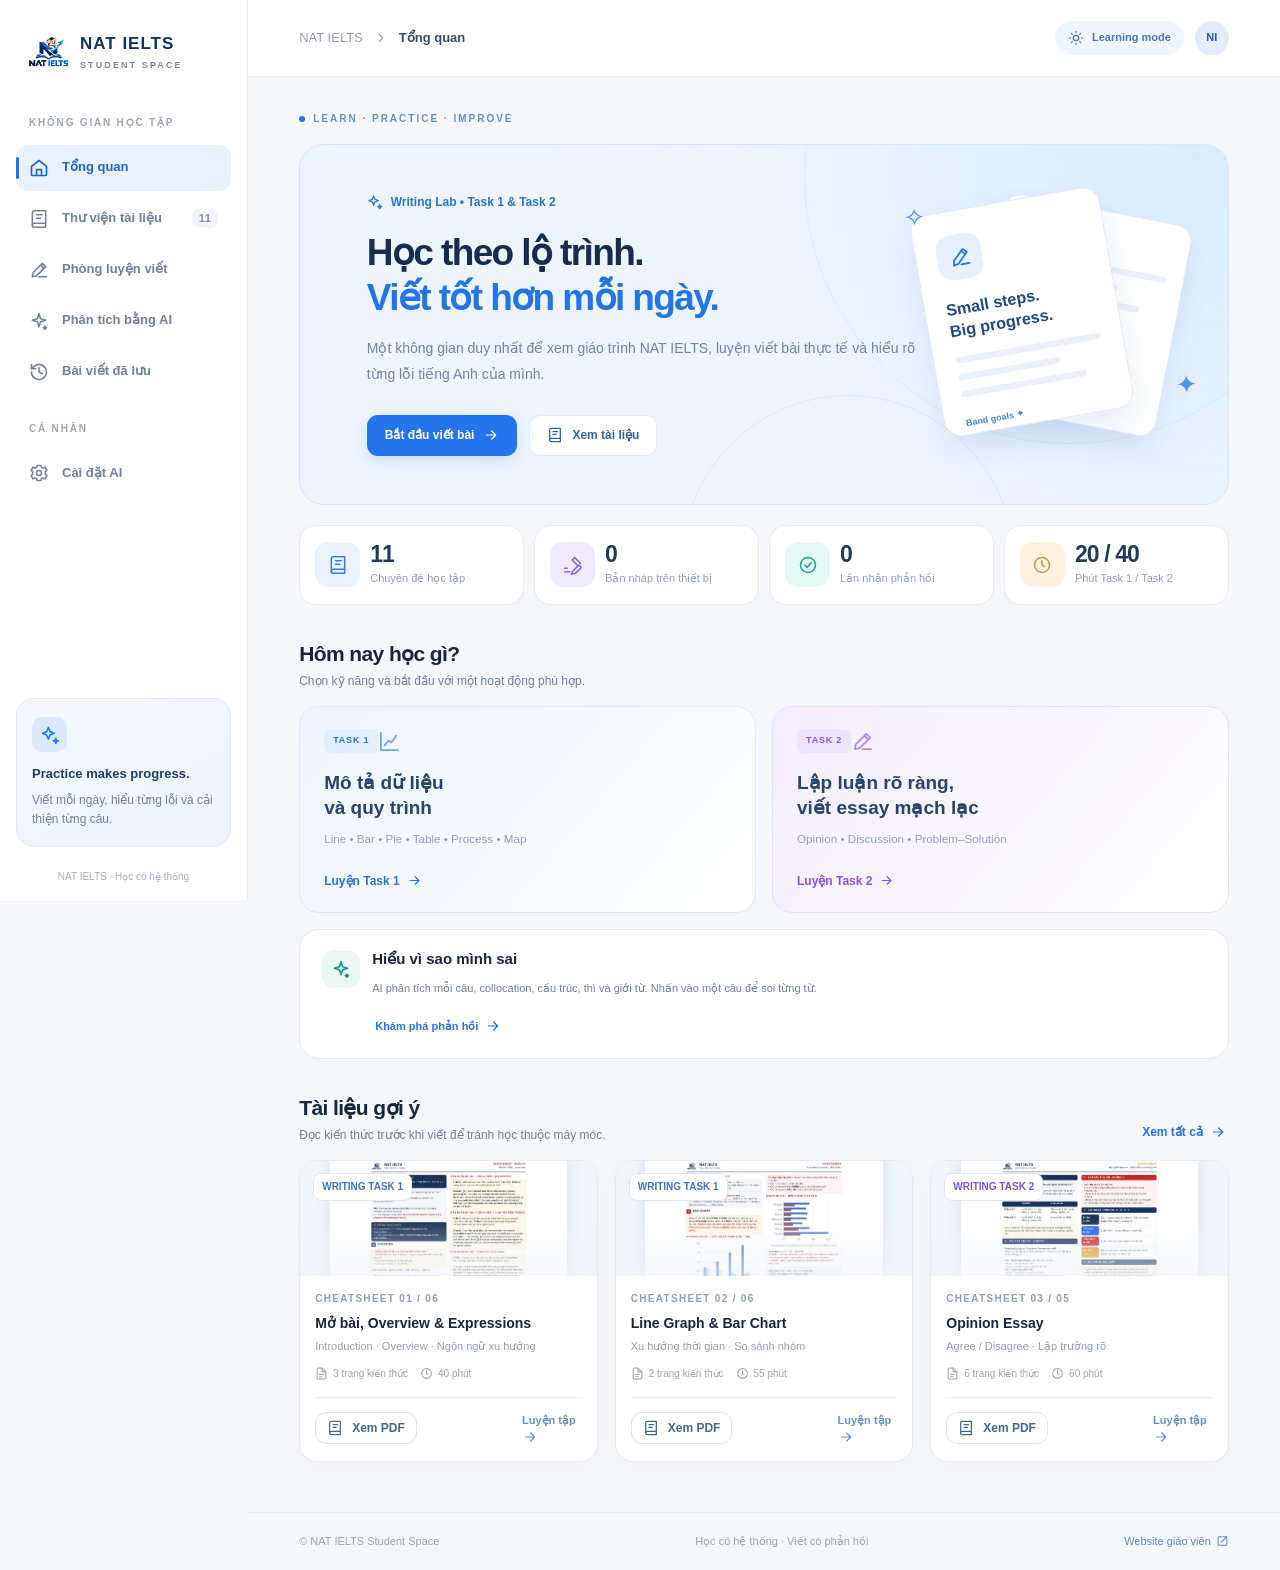
==== student/index.html @ c349bf80 "feat: add NAT IELTS Student Hub" ====
<!doctype html>
<html lang="vi">
<head>
  <meta charset="utf-8">
  <meta name="viewport" content="width=device-width, initial-scale=1">
  <meta name="theme-color" content="#f6f9fe">
  <meta name="description" content="NAT IELTS Student Hub: tài liệu Writing Task 1 và 2, phòng luyện viết và phân tích bài bằng AI theo từng câu, từng từ.">
  <title>NAT IELTS · Student Writing Hub</title>
  <link rel="icon" href="assets/logo.png" type="image/png">
  <link rel="stylesheet" href="styles.css">
  <script defer src="data.js"></script>
  <script defer src="app.js"></script>
</head>
<body>
<!-- SVG outline icons, no external CDN required -->
<svg class="svg-sprite" xmlns="http://www.w3.org/2000/svg" aria-hidden="true">
  <symbol id="i-home" viewBox="0 0 24 24"><path d="m3 10 9-7 9 7v10a1 1 0 0 1-1 1H4a1 1 0 0 1-1-1z"/><path d="M9 21v-7h6v7"/></symbol>
  <symbol id="i-books" viewBox="0 0 24 24"><path d="M4 19.5A2.5 2.5 0 0 1 6.5 17H20"/><path d="M6.5 2H20v20H6.5A2.5 2.5 0 0 1 4 19.5v-15A2.5 2.5 0 0 1 6.5 2Z"/><path d="M9 7h7M9 11h5"/></symbol>
  <symbol id="i-pen" viewBox="0 0 24 24"><path d="m12 19 7-7 3 3-7 7-5 1zM18 13l-7-7 3-3 7 7"/><path d="M2 20h6M2 16h3"/></symbol>
  <symbol id="i-sparkle" viewBox="0 0 24 24"><path d="m12 3 1.8 6.2L20 11l-6.2 1.8L12 19l-1.8-6.2L4 11l6.2-1.8z"/><path d="m19 18 .6 1.4L21 20l-1.4.6L19 22l-.6-1.4L17 20l1.4-.6z"/></symbol>
  <symbol id="i-clock" viewBox="0 0 24 24"><circle cx="12" cy="12" r="9"/><path d="M12 7v5l3 2"/></symbol>
  <symbol id="i-history" viewBox="0 0 24 24"><path d="M3 12a9 9 0 1 0 3-6.7L3 8"/><path d="M3 3v5h5M12 7v5l4 2"/></symbol>
  <symbol id="i-settings" viewBox="0 0 24 24"><path d="M9.8 3 9 5.2l-2 .8-2.2-1L2.5 9l1.8 1.4v3.2L2.5 15l2.3 4 2.2-1 2 .8.8 2.2h4.4l.8-2.2 2-.8 2.2 1 2.3-4-1.8-1.4v-3.2L21.5 9l-2.3-4-2.2 1-2-.8-.8-2.2z"/><circle cx="12" cy="12" r="3"/></symbol>
  <symbol id="i-arrow" viewBox="0 0 24 24"><path d="M5 12h14m-6-6 6 6-6 6"/></symbol>
  <symbol id="i-arrowleft" viewBox="0 0 24 24"><path d="M19 12H5m6-6-6 6 6 6"/></symbol>
  <symbol id="i-check" viewBox="0 0 24 24"><path d="m5 12 4 4L19 6"/></symbol>
  <symbol id="i-check-circle" viewBox="0 0 24 24"><circle cx="12" cy="12" r="9"/><path d="m8 12 3 3 5-6"/></symbol>
  <symbol id="i-download" viewBox="0 0 24 24"><path d="M12 3v12m-5-5 5 5 5-5M4 17v4h16v-4"/></symbol>
  <symbol id="i-external" viewBox="0 0 24 24"><path d="M13 4h7v7M20 4 10 14"/><path d="M20 13v6a1 1 0 0 1-1 1H5a1 1 0 0 1-1-1V5a1 1 0 0 1 1-1h6"/></symbol>
  <symbol id="i-x" viewBox="0 0 24 24"><path d="M5 5 19 19M19 5 5 19"/></symbol>
  <symbol id="i-search" viewBox="0 0 24 24"><circle cx="11" cy="11" r="7"/><path d="m16 16 5 5"/></symbol>
  <symbol id="i-bookmark" viewBox="0 0 24 24"><path d="M5 4a1 1 0 0 1 1-1h12a1 1 0 0 1 1 1v17l-7-4-7 4z"/></symbol>
  <symbol id="i-info" viewBox="0 0 24 24"><circle cx="12" cy="12" r="9"/><path d="M12 11v5M12 7h.01"/></symbol>
  <symbol id="i-alert" viewBox="0 0 24 24"><path d="m12 3 10 18H2zM12 9v5M12 17h.01"/></symbol>
  <symbol id="i-chevron" viewBox="0 0 24 24"><path d="m6 9 6 6 6-6"/></symbol>
  <symbol id="i-chevron-right" viewBox="0 0 24 24"><path d="m9 6 6 6-6 6"/></symbol>
  <symbol id="i-file" viewBox="0 0 24 24"><path d="M13 2H6a2 2 0 0 0-2 2v16a2 2 0 0 0 2 2h12a2 2 0 0 0 2-2V9z"/><path d="M13 2v7h7M8 14h8M8 18h5"/></symbol>
  <symbol id="i-edit" viewBox="0 0 24 24"><path d="M12 20h9M16 4l4 4-11 11-5 1 1-5zM14 6l4 4"/></symbol>
  <symbol id="i-copy" viewBox="0 0 24 24"><rect x="8" y="8" width="13" height="13" rx="2"/><path d="M16 8V5a2 2 0 0 0-2-2H5a2 2 0 0 0-2 2v9a2 2 0 0 0 2 2h3"/></symbol>
  <symbol id="i-trash" viewBox="0 0 24 24"><path d="M3 6h18M8 6V4h8v2m-11 0 1 15h12l1-15M10 10v7M14 10v7"/></symbol>
  <symbol id="i-menu" viewBox="0 0 24 24"><path d="M4 7h16M4 12h16M4 17h16"/></symbol>
  <symbol id="i-target" viewBox="0 0 24 24"><circle cx="12" cy="12" r="9"/><circle cx="12" cy="12" r="5"/><circle cx="12" cy="12" r="1"/></symbol>
  <symbol id="i-layers" viewBox="0 0 24 24"><path d="m12 3 9 5-9 5-9-5zM3 12l9 5 9-5M3 16l9 5 9-5"/></symbol>
  <symbol id="i-play" viewBox="0 0 24 24"><path d="m8 5 12 7-12 7z"/></symbol>
  <symbol id="i-pause" viewBox="0 0 24 24"><path d="M7 5v14M17 5v14"/></symbol>
  <symbol id="i-lock" viewBox="0 0 24 24"><rect x="4" y="10" width="16" height="11" rx="2"/><path d="M8 10V7a4 4 0 0 1 8 0v3"/></symbol>
  <symbol id="i-refresh" viewBox="0 0 24 24"><path d="M20 7V3h-4M4 17v4h4"/><path d="M20 7a8 8 0 0 0-14-2M4 17a8 8 0 0 0 14 2"/></symbol>
  <symbol id="i-stars" viewBox="0 0 24 24"><path d="m10 3 2 5 5 2-5 2-2 5-2-5-5-2 5-2zM19 16l.8 2.2L22 19l-2.2.8L19 22l-.8-2.2L16 19l2.2-.8z"/></symbol>
  <symbol id="i-chart" viewBox="0 0 24 24"><path d="M3 3v18h18M7 16l4-5 3 2 5-7"/></symbol>
  <symbol id="i-shield" viewBox="0 0 24 24"><path d="m12 2 9 4v6c0 6-4 9-9 10-5-1-9-4-9-10V6z"/><path d="m9 12 2 2 4-4"/></symbol>
  <symbol id="i-sun" viewBox="0 0 24 24"><circle cx="12" cy="12" r="4"/><path d="M12 2v2m0 16v2M2 12h2m16 0h2M5 5l1.5 1.5m11 11L19 19m0-14-1.5 1.5m-11 11L5 19"/></symbol>
</svg>
<div class="app-shell">
  <aside class="sidebar" id="sidebar">
    <a class="brand" href="#home" data-go="home" aria-label="NAT IELTS Student Hub">
      <span class="brand-logo"><img src="assets/logo.png" alt="Logo NAT IELTS"></span>
      <span class="brand-name"><strong>NAT IELTS</strong><small>STUDENT SPACE</small></span>
    </a>
    <div class="sidebar-label">KHÔNG GIAN HỌC TẬP</div>
    <nav class="main-nav" aria-label="Điều hướng">
      <button class="nav-link active" data-go="home"><svg class="icon"><use href="#i-home"/></svg> Tổng quan</button>
      <button class="nav-link" data-go="library"><svg class="icon"><use href="#i-books"/></svg> Thư viện tài liệu <span class="nav-pill">11</span></button>
      <button class="nav-link" data-go="practice"><svg class="icon"><use href="#i-edit"/></svg> Phòng luyện viết</button>
      <button class="nav-link" data-go="results"><svg class="icon"><use href="#i-sparkle"/></svg> Phân tích bằng AI</button>
      <button class="nav-link" data-go="history"><svg class="icon"><use href="#i-history"/></svg> Bài viết đã lưu</button>
    </nav>
    <div class="sidebar-label" style="margin-top:26px">CÁ NHÂN</div>
    <nav class="main-nav" aria-label="Cài đặt">
      <button class="nav-link" data-go="settings"><svg class="icon"><use href="#i-settings"/></svg> Cài đặt AI</button>
    </nav>
    <div class="side-spacer"></div>
    <div class="side-tip"><span class="tip-icon"><svg class="icon"><use href="#i-stars"/></svg></span><strong>Practice makes progress.</strong><p>Viết mỗi ngày, hiểu từng lỗi và cải thiện từng câu.</p></div>
    <div class="side-foot">NAT IELTS · Học có hệ thống</div>
  </aside>
  <div class="workspace">
    <header class="topbar">
      <div class="topbar-start"><button id="menuBtn" class="icon-button mobile-only" aria-label="Mở menu"><svg class="icon"><use href="#i-menu"/></svg></button><div class="breadcrumb"><span>NAT IELTS</span><svg class="icon small"><use href="#i-chevron-right"/></svg><strong id="breadcrumbCurrent">Tổng quan</strong></div></div>
      <div class="topbar-end"><span class="chip soft-blue"><svg class="icon small"><use href="#i-sun"/></svg> Learning mode</span><span class="top-avatar">NI</span></div>
    </header>
    <main id="mainContent" class="page-content">
      <section class="view active" id="view-home" aria-labelledby="homeTitle">
        <div class="welcome-line"><span class="tiny-dot"></span> LEARN · PRACTICE · IMPROVE</div>
        <div class="hero"><div class="hero-content"><span class="hero-eyebrow"><svg class="icon small"><use href="#i-stars"/></svg> Writing Lab • Task 1 & Task 2</span><h1 id="homeTitle">Học theo lộ trình.<br><span>Viết tốt hơn mỗi ngày.</span></h1><p>Một không gian duy nhất để xem giáo trình NAT IELTS, luyện viết bài thực tế và hiểu rõ từng lỗi tiếng Anh của mình.</p><div class="hero-actions"><button class="btn primary" data-go="practice">Bắt đầu viết bài <svg class="icon small"><use href="#i-arrow"/></svg></button><button class="btn white" data-go="library"><svg class="icon small"><use href="#i-books"/></svg> Xem tài liệu</button></div></div><div class="hero-art" aria-hidden="true"><div class="art-sheet art-sheet-back"><span>WRITING TASK 1</span><i></i><i></i><i></i></div><div class="art-sheet art-sheet-front"><span class="art-circle"><svg class="icon"><use href="#i-edit"/></svg></span><b>Small steps.<br>Big progress.</b><i></i><i></i><i></i><em>Band goals ✦</em></div><div class="art-spark art-spark-one">✦</div><div class="art-spark art-spark-two">✧</div></div></div>
        <div class="stats-grid"><div class="stat-card"><span class="stat-icon icon-blue"><svg class="icon"><use href="#i-books"/></svg></span><div><strong>11</strong><span>Chuyên đề học tập</span></div></div><div class="stat-card"><span class="stat-icon icon-purple"><svg class="icon"><use href="#i-pen"/></svg></span><div><strong id="homeDraftCount">0</strong><span>Bản nháp trên thiết bị</span></div></div><div class="stat-card"><span class="stat-icon icon-teal"><svg class="icon"><use href="#i-check-circle"/></svg></span><div><strong id="homeReviewCount">0</strong><span>Lần nhận phản hồi</span></div></div><div class="stat-card"><span class="stat-icon icon-orange"><svg class="icon"><use href="#i-clock"/></svg></span><div><strong>20 / 40</strong><span>Phút Task 1 / Task 2</span></div></div></div>
        <div class="section-heading"><div><h2>Hôm nay học gì?</h2><p>Chọn kỹ năng và bắt đầu với một hoạt động phù hợp.</p></div></div>
        <div class="home-path-grid"><button class="path-card" id="homeT1"><span class="path-top"><span class="tag light-blue">TASK 1</span><svg class="icon"><use href="#i-chart"/></svg></span><strong>Mô tả dữ liệu<br>và quy trình</strong><small>Line • Bar • Pie • Table • Process • Map</small><span class="path-foot">Luyện Task 1 <svg class="icon"><use href="#i-arrow"/></svg></span></button><button class="path-card path-purple" id="homeT2"><span class="path-top"><span class="tag light-purple">TASK 2</span><svg class="icon"><use href="#i-edit"/></svg></span><strong>Lập luận rõ ràng,<br>viết essay mạch lạc</strong><small>Opinion • Discussion • Problem–Solution</small><span class="path-foot">Luyện Task 2 <svg class="icon"><use href="#i-arrow"/></svg></span></button><div class="guidance-card"><span class="guidance-icon"><svg class="icon"><use href="#i-sparkle"/></svg></span><h3>Hiểu vì sao mình sai</h3><p>AI phân tích mỗi câu, collocation, cấu trúc, thì và giới từ. Nhấn vào một câu để soi từng từ.</p><button class="inline-link" data-go="results">Khám phá phản hồi <svg class="icon small"><use href="#i-arrow"/></svg></button></div></div>
        <div class="section-heading" style="margin-top:36px"><div><h2>Tài liệu gợi ý</h2><p>Đọc kiến thức trước khi viết để tránh học thuộc máy móc.</p></div><button class="inline-link" data-go="library">Xem tất cả <svg class="icon small"><use href="#i-arrow"/></svg></button></div><div class="doc-grid home-doc-grid" id="homeDocs"></div>
      </section>
      <section class="view" id="view-library" aria-labelledby="libraryTitle">
        <div class="page-heading"><div><div class="eyebrow">RESOURCE LIBRARY</div><h1 id="libraryTitle">Thư viện tài liệu</h1><p>11 cheatsheet gốc từ bộ NAT IELTS Writing Task 1 & Task 2. Đọc PDF ngay trong trình duyệt.</p></div><div class="heading-mark"><svg class="icon"><use href="#i-books"/></svg></div></div>
        <div class="toolbar"><div class="segment" id="libraryTasks"><button class="active" data-filter="all">Tất cả <span>11</span></button><button data-filter="1">Task 1 <span>6</span></button><button data-filter="2">Task 2 <span>5</span></button></div><label class="search-box"><svg class="icon"><use href="#i-search"/></svg><input id="docSearch" type="search" placeholder="Tìm chủ đề, kỹ năng..." autocomplete="off" aria-label="Tìm tài liệu"></label></div>
        <div class="doc-grid" id="libraryGrid"></div><div class="empty-state hidden" id="docsEmpty">Không tìm thấy tài liệu phù hợp.</div>
      </section>
      <section class="view" id="view-practice" aria-labelledby="practiceTitle">
        <div class="page-heading compact"><div><div class="eyebrow">WRITING WORKSPACE</div><h1 id="practiceTitle">Phòng luyện viết</h1><p>Chọn đề, lập dàn ý và hoàn thiện bài viết. Bản nháp được lưu trên thiết bị này.</p></div><span class="badge-round"><svg class="icon"><use href="#i-edit"/></svg></span></div>
        <div class="practice-layout"><div class="practice-main">
          <div class="paper-card"><div class="paper-top"><div class="segment mini" id="practiceTasks"><button class="active" data-task="1">Academic Task 1</button><button data-task="2">Academic Task 2</button></div><div class="timer-box"><svg class="icon small"><use href="#i-clock"/></svg><strong id="timerDisplay">20:00</strong><button id="timerBtn" aria-label="Bắt đầu đồng hồ"><svg class="icon small"><use href="#i-play"/></svg></button><button id="timerReset" aria-label="Đặt lại đồng hồ"><svg class="icon small"><use href="#i-refresh"/></svg></button></div></div>
            <label class="form-label" for="promptSelect">Chọn đề Writing</label><div class="input-row"><select id="promptSelect" class="input-select"></select><button id="promptShuffle" class="icon-button" title="Chọn đề ngẫu nhiên" aria-label="Chọn đề ngẫu nhiên"><svg class="icon"><use href="#i-refresh"/></svg></button></div>
            <div class="question-box"><div class="question-top"><span class="eyebrow" id="promptKind">LINE GRAPH</span><button class="inline-link" id="openRelatedDoc"><svg class="icon small"><use href="#i-books"/></svg> Tài liệu liên quan</button></div><h3 id="promptTitle"></h3><p id="promptQuestion"></p><div id="promptImageWrap" class="prompt-image-wrap hidden"><img id="promptImage" alt="Biểu đồ hoặc sơ đồ của đề luyện tập"><button id="expandChart" class="img-expand">Phóng to hình <svg class="icon small"><use href="#i-external"/></svg></button></div></div>
            <div class="editor-head"><div><h3>Bài viết của bạn</h3><p>Viết bằng tiếng Anh, bố cục các đoạn rõ ràng.</p></div><span id="saveState" class="autosave"><span></span> Đã lưu</span></div>
            <textarea id="essayEditor" class="essay-editor" spellcheck="true" placeholder="Bắt đầu viết bài tại đây...\n\nIntroduction...\n\nOverview / Body 1..." aria-label="Bài viết của học sinh"></textarea>
            <div class="editor-bottom"><div class="counter-label"><strong id="wordCount">0</strong> / <span id="targetCount">150</span> từ tối thiểu <span id="wordStatus" class="counter-status">Cần viết thêm</span></div><div class="action-buttons"><button class="btn subtle" id="downloadDraft"><svg class="icon small"><use href="#i-download"/></svg> Tải TXT</button><button class="btn subtle" id="clearDraft"><svg class="icon small"><use href="#i-trash"/></svg> Xóa</button><button class="btn subtle" id="generateModel"><svg class="icon small"><use href="#i-stars"/></svg> Bài mẫu AI</button><button class="btn primary" id="gradeFromEditor"><svg class="icon small"><use href="#i-sparkle"/></svg> Chấm bài bằng AI</button></div></div>
          </div>
        </div><aside class="practice-side"><div class="aside-panel"><div class="panel-title"><span class="aside-icon teal"><svg class="icon"><use href="#i-target"/></svg></span><div><h3>Cần đạt trong bài</h3><small id="taskChecklistSubtitle">Academic Task 1</small></div></div><div id="writingChecklist" class="checklist"></div></div><div class="aside-panel"><div class="panel-title"><span class="aside-icon purple"><svg class="icon"><use href="#i-layers"/></svg></span><div><h3>Gợi ý triển khai</h3><small>Trước khi viết câu đầu tiên</small></div></div><div id="promptGuides" class="guide-list"></div></div><div class="aside-panel vocab-panel"><div class="panel-title"><span class="aside-icon orange"><svg class="icon"><use href="#i-bookmark"/></svg></span><div><h3>Từ vựng nên cân nhắc</h3><small>Ưu tiên dùng đúng ngữ cảnh</small></div></div><div id="promptVocab" class="vocab-tags"></div></div><div class="aside-panel aside-privacy"><svg class="icon"><use href="#i-shield"/></svg><p>Bản nháp chỉ nằm trên trình duyệt. Khi chọn chấm AI, nội dung sẽ được gửi tới dịch vụ AI đã cấu hình.</p></div></aside></div>
      </section>
      <section class="view" id="view-results" aria-labelledby="resultsTitle"><div class="page-heading compact"><div><div class="eyebrow">WRITING FEEDBACK</div><h1 id="resultsTitle">Phân tích bài viết</h1><p>Điểm ước lượng, giải thích theo từng câu và chế độ soi từng từ.</p></div><button class="btn outline" data-go="practice"><svg class="icon small"><use href="#i-arrowleft"/></svg> Quay lại bài viết</button></div><div id="resultsContent"></div></section>
      <section class="view" id="view-history" aria-labelledby="historyTitle"><div class="page-heading compact"><div><div class="eyebrow">MY WORK</div><h1 id="historyTitle">Bài viết đã lưu</h1><p>Lịch sử và điểm ước lượng lưu trên trình duyệt của thiết bị này.</p></div><span class="badge-round"><svg class="icon"><use href="#i-history"/></svg></span></div><div id="historyList"></div></section>
      <section class="view" id="view-settings" aria-labelledby="settingsTitle"><div class="page-heading compact"><div><div class="eyebrow">AI CONNECTION</div><h1 id="settingsTitle">Cài đặt chấm bài AI</h1><p>Kết nối website tĩnh với Cloudflare Worker để chấm thực tế. Không nhúng OpenAI API key vào HTML.</p></div><span class="badge-round"><svg class="icon"><use href="#i-settings"/></svg></span></div><div class="settings-layout"><div class="settings-card"><div class="panel-title"><span class="aside-icon teal"><svg class="icon"><use href="#i-shield"/></svg></span><div><h3>Kết nối máy chấm</h3><small>Giáo viên cấu hình một lần, học sinh nhập mã lớp</small></div></div><label class="form-label" for="apiEndpoint">Worker endpoint URL</label><input class="text-input" id="apiEndpoint" type="url" placeholder="https://nat-ielts-grader.ten-ban.workers.dev" autocomplete="url"><p class="form-hint">Lấy từ Cloudflare sau khi triển khai file <code>worker/worker.js</code>.</p><label class="form-label" for="classCode">Mã truy cập lớp (không phải API key)</label><input class="text-input" id="classCode" type="password" placeholder="Nhập mã do giáo viên cấp" autocomplete="off"><p class="form-hint">Mã chỉ được giữ trong phiên duyệt web. API key lưu trong Cloudflare Worker Secret.</p><div class="settings-actions"><button class="btn primary" id="saveSettings"><svg class="icon small"><use href="#i-check"/></svg> Lưu kết nối</button><button class="btn outline" id="testConnection"><svg class="icon small"><use href="#i-refresh"/></svg> Kiểm tra Worker</button></div><div id="connectionFeedback" class="connection-feedback" role="status"></div></div><div class="settings-card tip-settings"><span class="aside-icon blue"><svg class="icon"><use href="#i-info"/></svg></span><h3>AI không đồng nghĩa với giám khảo chính thức</h3><p>Điểm Band chỉ là đánh giá tham khảo theo bốn tiêu chí. AI có thể bỏ sót hoặc diễn giải sai lỗi; hãy đối chiếu với giáo viên khi có nhận xét gây tranh cãi.</p><hr><h3>Chế độ học thử không cần API</h3><p>Nhấn <strong>“Xem bài chấm minh họa”</strong> trong trang Phân tích để khám phá giao diện. Đây là dữ liệu mô phỏng, không phải chấm bài bạn viết.</p><hr><p class="mini-note">Tài liệu và giao diện web hoạt động offline. Riêng tính năng chấm AI thật cần Internet và dịch vụ AI có thể phát sinh chi phí.</p></div></div></section>
    </main>
    <footer class="site-footer"><span>© NAT IELTS Student Space</span><span>Học có hệ thống · Viết có phản hồi</span><a href="../index.html" target="_blank" rel="noopener">Website giáo viên <svg class="icon small"><use href="#i-external"/></svg></a></footer>
  </div>
</div>
<div class="drawer-backdrop" id="navBackdrop"></div>
<dialog class="doc-modal" id="pdfModal"><div class="modal-head"><div><span class="eyebrow" id="modalDocType"></span><h3 id="modalDocTitle">Tài liệu NAT IELTS</h3></div><div class="modal-actions"><a id="pdfDownload" class="btn outline" target="_blank" rel="noopener"><svg class="icon small"><use href="#i-external"/></svg> Mở trang riêng</a><button id="pdfClose" class="icon-button" aria-label="Đóng"><svg class="icon"><use href="#i-x"/></svg></button></div></div><div class="pdf-modal-body"><iframe id="pdfFrame" loading="lazy" title="Xem giáo trình PDF"></iframe></div><div class="modal-footer"><svg class="icon small"><use href="#i-info"/></svg> Nếu thiết bị không hiển thị PDF, chọn “Mở trang riêng” để xem và tải tài liệu.</div></dialog>
<dialog class="image-modal" id="imageModal"><div class="image-modal-bar"><strong>Phóng to hình đề Writing</strong><button class="icon-button" id="imageClose" aria-label="Đóng"><svg class="icon"><use href="#i-x"/></svg></button></div><img id="largeImage" alt="Hình biểu đồ phóng to"></dialog>
<div id="toast" class="toast" role="status" aria-live="polite"></div><div id="busy" class="busy-overlay hidden" role="status" aria-live="polite"><div class="busy-card"><span class="busy-spinner"></span><strong id="busyText">AI đang đọc bài viết...</strong><p>Đang phân tích tiêu chí, cách dùng từ và cấu trúc. Vui lòng giữ trang mở.</p></div></div>
</body>
</html>
---- student/styles.css ----
:root{--bg:#f5f7fb;--surface:#fff;--border:#e6eaf2;--ink:#18263c;--muted:#718097;--navy:#17385d;--blue:#2474ef;--blue-dark:#135bc9;--blue-light:#eaf3ff;--purple:#8155e9;--teal:#089b8d;--orange:#dc8f25;--rose:#d85e7d;--radius:20px;--shadow:0 12px 36px rgba(29,58,98,.044);font-family:Inter,-apple-system,BlinkMacSystemFont,"Segoe UI",Arial,"Helvetica Neue",sans-serif;color-scheme:light}
*{box-sizing:border-box}html{scroll-behavior:smooth}body{margin:0;background:var(--bg);color:var(--ink);font-size:14px;line-height:1.55;-webkit-font-smoothing:antialiased}button,input,select,textarea{font:inherit}button{cursor:pointer}button:disabled{cursor:not-allowed;opacity:.54}a{color:inherit;text-decoration:none}h1,h2,h3,h4,p{margin-top:0}h1,h2,h3{line-height:1.23}h1{letter-spacing:-1.6px}h2{letter-spacing:-.6px}p{color:var(--muted)}svg{display:block}.svg-sprite{position:absolute;width:0;height:0;overflow:hidden}.icon{width:20px;height:20px;fill:none;stroke:currentColor;stroke-width:1.85;stroke-linecap:round;stroke-linejoin:round;flex-shrink:0}.icon.small{width:16px;height:16px}strong{font-weight:750}.hidden{display:none!important}.mobile-only{display:none!important}
.app-shell{min-height:100vh;display:grid;grid-template-columns:248px minmax(0,1fr)}.sidebar{background:#fff;border-right:1px solid var(--border);display:flex;flex-direction:column;position:sticky;top:0;height:100vh;padding:25px 16px 16px;z-index:30}.brand{display:flex;align-items:center;gap:9px;margin:4px 3px 37px;padding:0 5px}.brand-logo{width:47px;height:49px;display:grid;place-items:center;overflow:hidden}.brand-logo img{width:100%;height:100%;object-fit:contain}.brand-name{display:flex;flex-direction:column}.brand-name strong{font-size:17px;letter-spacing:1px;color:#13345a;line-height:1.2}.brand-name small{font-size:9px;letter-spacing:2.1px;color:#78889e;font-weight:800;margin-top:4px}.sidebar-label{font-size:10px;letter-spacing:1.8px;font-weight:800;color:#9aa5b5;margin:0 13px 14px}.main-nav{display:grid;gap:5px}.nav-link{position:relative;display:flex;align-items:center;gap:13px;width:100%;background:transparent;border:0;text-align:left;color:#718198;border-radius:12px;min-height:46px;padding:0 13px;font-weight:640;font-size:13px;transition:background .2s,color .2s}.nav-link:hover{background:#f4f7fc;color:#244976}.nav-link.active{background:#eaf2ff;color:#1b64d8}.nav-link.active:before{content:"";width:3px;position:absolute;top:12px;bottom:12px;left:0;background:#2474ef;border-radius:2px}.nav-link.active .icon{stroke-width:2}.nav-pill{margin-left:auto;background:#f1f4f9;padding:1px 7px;border-radius:7px;font-size:11px;color:#8190a4}.side-spacer{flex:1;min-height:10px}.side-tip{border:1px solid #e0eafa;padding:18px 15px 16px;background:linear-gradient(155deg,#f5f9ff,#edf4ff);border-radius:18px}.tip-icon{display:grid;place-items:center;width:35px;height:35px;background:#d9e9ff;border-radius:11px;color:var(--blue);margin-bottom:12px}.side-tip strong{display:block;font-size:13px;color:#203c65}.side-tip p{font-size:12px;line-height:1.62;margin:6px 0 0}.side-foot{font-size:10px;text-align:center;color:#a7b0bf;margin-top:22px}
.workspace{min-width:0;display:flex;flex-direction:column;min-height:100vh}.topbar{height:77px;padding:0 clamp(24px,4vw,55px);background:#fff;border-bottom:1px solid var(--border);display:flex;align-items:center;justify-content:space-between;position:sticky;top:0;z-index:20}.topbar-start,.topbar-end,.breadcrumb{display:flex;align-items:center;gap:11px}.breadcrumb{color:#93a0b2;font-size:13px}.breadcrumb .icon{width:14px;height:14px}.breadcrumb strong{color:#364d6a}.chip{display:inline-flex;align-items:center;gap:8px;font-size:11px;font-weight:750;border-radius:50px;padding:8px 13px}.soft-blue{background:#f0f6ff;color:#4e77ad}.top-avatar{width:34px;height:34px;display:grid;place-items:center;border-radius:50%;background:#e2ecfc;color:#235caa;font-size:11px;font-weight:850}.page-content{max-width:1530px;width:100%;margin:0 auto;padding:31px clamp(24px,4vw,55px) 50px;flex:1}.view{display:none;animation:rise .24s ease}.view.active{display:block}@keyframes rise{from{opacity:0;transform:translateY(5px)}to{opacity:1;transform:none}}.site-footer{display:flex;align-items:center;justify-content:space-between;gap:12px;padding:20px clamp(24px,4vw,55px);border-top:1px solid var(--border);font-size:11px;color:#99a5b4}.site-footer a{display:inline-flex;align-items:center;gap:5px;color:#6087b7}.site-footer .icon{width:13px}
.welcome-line,.eyebrow{color:#6c90b5;letter-spacing:2px;font-size:10px;font-weight:800}.welcome-line{display:flex;align-items:center;gap:8px;margin:3px 0 17px}.tiny-dot{width:6px;height:6px;background:var(--blue);border-radius:50%}.hero{position:relative;border:1px solid #d7e6fc;overflow:hidden;border-radius:25px;padding:48px clamp(28px,5.2vw,72px);min-height:336px;background:radial-gradient(circle at 100% 0%,rgba(215,234,255,.92),transparent 49%),linear-gradient(110deg,#edf5ff 0%,#edf4fd 42%,#eff4ff 100%);display:flex}.hero:before{content:"";position:absolute;width:530px;height:530px;border:1px solid rgba(42,115,218,.08);border-radius:50%;top:-233px;right:-108px}.hero:after{content:"";position:absolute;width:330px;height:330px;border:1px solid rgba(42,115,218,.09);border-radius:50%;bottom:-223px;right:214px}.hero-content{max-width:660px;z-index:1;position:relative}.hero-eyebrow{display:inline-flex;align-items:center;gap:8px;color:#2c75ca;font-weight:700;font-size:12px;margin-bottom:19px}.hero h1{font-size:clamp(31px,3vw,44px);font-weight:820;color:#182d4d;margin-bottom:16px;line-height:1.22}.hero h1 span{color:#2375e5}.hero p{max-width:580px;font-size:14px;line-height:1.85;color:#7184a0;margin-bottom:27px}.hero-actions{display:flex;gap:12px;flex-wrap:wrap}.btn{display:inline-flex;align-items:center;justify-content:center;gap:9px;min-height:40px;padding:10px 17px;border-radius:11px;border:1px solid transparent;font-weight:750;font-size:12px;white-space:nowrap;transition:transform .15s,background .15s,box-shadow .15s}.btn:hover:not(:disabled){transform:translateY(-1px)}.btn.primary{background:#2474ed;color:white;box-shadow:0 5px 13px rgba(35,114,224,.16)}.btn.primary:hover{background:#145ed1}.btn.white{background:white;color:#3263a0;border-color:#dfebfc}.btn.subtle{color:#627b99;background:#f5f8fc;border:1px solid #e5eaf2}.btn.outline{border:1px solid #dce5f2;color:#47688e;background:#fff}.btn .icon{width:16px;height:16px}.hero-art{position:absolute;right:80px;top:32px;width:270px;height:286px;transform:rotate(-3deg)}.art-sheet{position:absolute;background:white;border-radius:19px;box-shadow:0 18px 33px rgba(50,100,168,.10);border:1px solid #e2eafb}.art-sheet-back{width:212px;height:239px;top:20px;right:-8px;transform:rotate(14deg);padding:25px 18px}.art-sheet-back span{font-size:9px;letter-spacing:1.5px;font-weight:850;color:#c0cadd}.art-sheet-back i,.art-sheet-front i{display:block;height:7px;border-radius:9px;background:#ebf1f9;margin-top:12px}.art-sheet-back i:nth-of-type(2),.art-sheet-front i:nth-of-type(2){width:70%}.art-sheet-back i:nth-of-type(3),.art-sheet-front i:nth-of-type(3){width:86%}.art-sheet-front{width:213px;height:249px;top:8px;left:1px;padding:26px 23px;transform:rotate(-7deg)}.art-circle{width:50px;height:50px;display:grid;place-items:center;border-radius:15px;background:#e6f0ff;color:#2474ed;margin-bottom:20px}.art-circle .icon{width:25px;height:25px}.art-sheet-front b{font-size:18px;color:#244a78;line-height:1.35;display:block;margin-bottom:16px}.art-sheet-front em{display:block;font-style:normal;color:#4986d1;font-size:10px;font-weight:760;margin-top:21px}.art-spark{position:absolute;color:#5694e6;font-size:29px}.art-spark-one{right:-28px;bottom:40px}.art-spark-two{left:-18px;top:0}
.stats-grid{display:grid;grid-template-columns:repeat(4,minmax(0,1fr));gap:15px;margin-top:20px}.stat-card{background:#fff;border:1px solid var(--border);border-radius:17px;padding:20px 19px;display:flex;align-items:center;gap:15px}.stat-icon{width:45px;height:45px;display:grid;place-items:center;border-radius:13px;flex:0 0 45px}.icon-blue{background:#eaf3ff;color:#3b7dde}.icon-purple{background:#f0eaff;color:#8666d6}.icon-teal{background:#e5f8f5;color:#2a9f93}.icon-orange{background:#fff3df;color:#c59a4c}.stat-card strong{display:block;font-size:23px;letter-spacing:-.9px;color:#223b59;line-height:1.15}.stat-card span:last-child{font-size:11px;color:#91a0b2}.section-heading{display:flex;align-items:end;justify-content:space-between;margin:36px 0 16px;gap:18px}.section-heading h2{font-size:21px;margin-bottom:5px}.section-heading p{font-size:12px;margin:0}.inline-link{display:inline-flex;align-items:center;gap:7px;border:0;background:transparent;color:#2874da;font-size:12px;font-weight:760;padding:3px}.inline-link:hover{text-decoration:underline}.home-path-grid{display:grid;grid-template-columns:1fr 1fr .9fr;gap:16px}.path-card{border:1px solid #dfeafd;background:linear-gradient(130deg,#edf5ff,#fff);border-radius:20px;padding:22px 24px;text-align:left;display:flex;flex-direction:column;min-height:207px;transition:transform .2s,box-shadow .2s}.path-card:hover{box-shadow:0 11px 32px rgba(46,94,156,.09);transform:translateY(-2px)}.path-card.path-purple{background:linear-gradient(130deg,#f4edff,#fff);border-color:#e8e1fc}.path-top{display:flex;align-items:center;justify-content:space-between;margin-bottom:18px}.path-top>.icon{color:#75a3e2;width:23px;height:23px}.path-purple .path-top>.icon{color:#ac8be6}.tag{display:inline-flex;font-size:9px;font-weight:850;letter-spacing:.8px;padding:5px 9px;border-radius:7px}.light-blue{color:#2575dc;background:#e2efff}.light-purple{color:#8658db;background:#ece3ff}.path-card>strong{font-size:19px;color:#284469;line-height:1.3}.path-card>small{color:#90a0b2;margin-top:9px}.path-foot{margin-top:auto;padding-top:17px;color:#2d73ce;font-weight:760;font-size:12px;display:flex;align-items:center;gap:7px}.path-purple .path-foot{color:#8753db}.path-foot .icon{width:15px;height:15px}.guidance-card{background:#fff;border:1px solid var(--border);border-radius:20px;padding:20px 22px;min-height:207px}.guidance-icon{display:grid;place-items:center;width:38px;height:38px;border-radius:12px;background:#eaf7f4;color:#17958b;margin-bottom:13px}.guidance-card h3{font-size:15px;margin-bottom:7px}.guidance-card p{font-size:11px;line-height:1.63;margin-bottom:13px}.guidance-card .inline-link{font-size:11px}
.page-heading{display:flex;justify-content:space-between;align-items:center;margin:4px 0 27px;gap:16px}.page-heading h1{font-size:31px;margin:5px 0 9px}.page-heading p{font-size:13px;margin:0;line-height:1.7}.page-heading.compact h1{font-size:29px}.heading-mark,.badge-round{display:grid;place-items:center;width:63px;height:63px;border-radius:18px;background:#e6f0ff;color:#4588dd;flex-shrink:0}.heading-mark .icon,.badge-round .icon{width:29px;height:29px}.toolbar{display:flex;align-items:center;justify-content:space-between;gap:15px;margin-bottom:21px}.segment{display:inline-flex;gap:3px;padding:4px;border:1px solid #e8edf5;background:#fff;border-radius:12px;flex-wrap:wrap}.segment button{border:0;background:transparent;padding:8px 14px;border-radius:9px;color:#8091a6;font-size:12px;font-weight:750}.segment button.active{background:#ebf3ff;color:#2474e4}.segment button span{opacity:.65;margin-left:2px}.segment.mini button{padding:8px 11px;font-size:11px}.search-box{display:flex;align-items:center;gap:9px;min-width:260px;padding:10px 13px;border-radius:12px;border:1px solid #e5eaf2;background:#fff;color:#9ba8b9}.search-box .icon{width:17px;height:17px}.search-box input{border:0;outline:0;flex:1;min-width:0;color:#344761;font-size:12px;background:transparent}
.doc-grid{display:grid;grid-template-columns:repeat(3,minmax(0,1fr));gap:17px}.doc-card{background:white;border:1px solid var(--border);border-radius:18px;overflow:hidden;box-shadow:0 5px 24px rgba(26,58,96,.025);display:flex;flex-direction:column;min-width:0;transition:transform .17s,border .17s}.doc-card:hover{transform:translateY(-2px);border-color:#bed8f8}.doc-preview{height:156px;background:#f1f5fc;position:relative;overflow:hidden;display:flex;align-items:center;justify-content:center}.doc-preview:after{content:"";position:absolute;inset:0;background:linear-gradient(180deg,transparent 50%,rgba(241,245,251,.65))}.doc-preview img{width:80%;height:240px;object-fit:contain;object-position:top center;transform:translateY(57px);box-shadow:0 0 14px rgba(35,58,91,.11);background:white}.doc-badge{position:absolute;top:12px;left:13px;z-index:1;background:#fff;color:#4575b5;border:1px solid #dce7fa;border-radius:8px;padding:5px 8px;font-size:10px;font-weight:820}.doc-card[data-task="2"] .doc-badge{color:#8055c9;border-color:#e8dffa}.doc-copy{padding:19px 20px 16px;flex:1;display:flex;flex-direction:column}.doc-index{font-size:10px;letter-spacing:1.3px;font-weight:850;color:#8ea0b8}.doc-card h3{font-size:16px;margin:7px 0 6px;line-height:1.35}.doc-subtitle{font-size:11px;color:#93a0b0;margin-bottom:15px;line-height:1.6}.doc-meta{display:flex;gap:12px;color:#9aa5b3;font-size:10px;margin-top:auto}.doc-meta span{display:flex;gap:5px;align-items:center}.doc-meta .icon{width:13px;height:13px}.doc-actions{border-top:1px solid #edf0f6;margin-top:15px;padding-top:13px;display:flex;align-items:center;justify-content:space-between}.doc-actions .btn{min-height:31px;padding:6px 11px}.doc-more{background:none;border:0;color:#6790c8;font-weight:800;font-size:11px}.home-doc-grid .doc-preview{height:115px}.home-doc-grid .doc-copy{padding:15px}.home-doc-grid .doc-card h3{font-size:14px}.home-doc-grid .doc-subtitle{margin-bottom:10px}
.practice-layout{display:grid;grid-template-columns:minmax(0,1.69fr) minmax(280px,.77fr);gap:20px;align-items:start}.practice-main,.practice-side{min-width:0}.paper-card,.aside-panel,.settings-card,.result-panel,.history-card{background:#fff;border:1px solid var(--border);border-radius:19px;box-shadow:var(--shadow)}.paper-card{padding:25px 29px}.paper-top{display:flex;justify-content:space-between;align-items:center;gap:15px;margin-bottom:23px}.timer-box{border:1px solid #e7ecf4;border-radius:12px;display:flex;align-items:center;gap:8px;padding:5px 8px;color:#8a9cb1}.timer-box strong{color:#314864;font-size:14px;font-variant-numeric:tabular-nums}.timer-box button{border:0;background:#f4f8fe;border-radius:7px;color:#4e7ebc;padding:5px;display:grid;place-items:center}.timer-box .icon.small{width:14px;height:14px}.timer-box.running{background:#eaf3ff}.form-label{display:block;font-weight:800;font-size:12px;color:#354a68;margin-bottom:8px}.input-row{display:flex;gap:9px}.input-select,.text-input{height:43px;border:1px solid #dfe7f1;background:#fff;border-radius:11px;padding:0 13px;width:100%;outline:none;font-size:13px;color:#2c4563}.input-select:focus,.text-input:focus,.essay-editor:focus{border-color:#86b4f1;box-shadow:0 0 0 3px #eaf3ff}.input-row .icon-button{border:1px solid #dfe7f1;background:white;border-radius:11px;width:44px}.icon-button{height:38px;width:38px;border:0;background:#f4f7fb;border-radius:11px;display:grid;place-items:center;color:#738baa}.icon-button:hover{color:#246cbd;background:#e8f2ff}.question-box{margin-top:22px;padding:19px 21px;border:1px solid #deeaf9;background:#f4f8ff;border-radius:15px}.question-top{display:flex;justify-content:space-between;align-items:center;gap:10px;margin-bottom:10px}.question-box h3{font-size:17px;color:#28476d;margin-bottom:7px}.question-box p{font-size:13px;line-height:1.8;color:#556c8b;margin:0}.question-top .inline-link{font-size:11px}.prompt-image-wrap{margin-top:14px;padding:13px;background:white;border:1px solid #e5ecf5;border-radius:12px;display:flex;align-items:center;gap:10px;flex-direction:column}.prompt-image-wrap img{max-width:100%;max-height:275px;object-fit:contain}.img-expand{border:0;background:transparent;color:#2474df;font-size:11px;font-weight:750;display:inline-flex;align-items:center;gap:4px}.editor-head{display:flex;align-items:center;justify-content:space-between;gap:10px;margin:24px 0 12px}.editor-head h3{font-size:16px;margin:0 0 5px}.editor-head p{font-size:11px;margin:0}.autosave{display:flex;gap:6px;align-items:center;font-size:10px;color:#7c9c95}.autosave>span{display:block;width:7px;height:7px;background:#42b798;border-radius:50%}.autosave.saving>span{background:#f0bb57}.essay-editor{width:100%;min-height:360px;resize:vertical;border:1px solid #dde6f1;background:#fff;outline:none;border-radius:13px;padding:19px 20px;font:14px/1.95 Georgia,"Times New Roman",serif;color:#253c57;letter-spacing:.1px}.essay-editor::placeholder{color:#adb8c6}.editor-bottom{display:flex;align-items:center;justify-content:space-between;gap:15px;margin-top:15px;flex-wrap:wrap}.counter-label{font-size:11px;color:#7f91a9}.counter-label strong{font-size:16px;color:#334f74}.counter-status{display:inline-block;margin-left:7px;padding:4px 8px;background:#fff6e7;color:#ad7a28;border-radius:7px;font-weight:760}.counter-status.ok{background:#e9f8f1;color:#169367}.action-buttons{display:flex;gap:7px;flex-wrap:wrap}.action-buttons .btn{font-size:11px}.aside-panel{padding:21px 21px;margin-bottom:16px}.panel-title{display:flex;align-items:center;gap:11px;margin-bottom:18px}.panel-title h3{font-size:14px;margin:0 0 4px}.panel-title small{font-size:10px;color:#a2adbc}.aside-icon{height:38px;width:38px;display:grid;place-items:center;border-radius:12px}.aside-icon .icon{height:19px;width:19px}.aside-icon.teal{background:#e5f7f3;color:#139e8e}.aside-icon.purple{background:#f1eaff;color:#865dd7}.aside-icon.orange{background:#fff2e0;color:#ca913e}.aside-icon.blue{background:#e8f2ff;color:#4d88db}.checklist{display:grid;gap:12px}.checklist label{display:flex;align-items:flex-start;gap:9px;color:#6f8299;font-size:12px;line-height:1.55}.checklist input{accent-color:#2979e5;margin-top:3px}.guide-list{counter-reset:guide;display:grid;gap:10px}.guide-item{display:flex;gap:9px;align-items:flex-start;font-size:11.5px;color:#75869c;line-height:1.55}.guide-num{min-width:20px;height:20px;display:grid;place-items:center;border-radius:7px;background:#eaf3ff;color:#4381d7;font-size:10px;font-weight:850}.vocab-tags{display:flex;flex-wrap:wrap;gap:7px}.vocab-tags span{font-size:10px;padding:6px 9px;background:#f6f8fc;border:1px solid #e6ebf2;border-radius:8px;color:#6b7f99}.aside-privacy{display:flex;gap:10px;background:#f8fafc;box-shadow:none}.aside-privacy .icon{width:18px;height:18px;color:#97a8bb}.aside-privacy p{margin:0;font-size:10px;line-height:1.65}
.empty-state{padding:45px;text-align:center;color:#8a9cb1;border:1px dashed #dce3ee;border-radius:18px;background:white}.result-intro{padding:26px;display:flex;align-items:center;justify-content:space-between;gap:24px;margin-bottom:18px;background:linear-gradient(105deg,#edf5ff,#fff)}.result-intro h2{font-size:22px;margin-bottom:7px}.result-intro p{font-size:12px;margin-bottom:0;max-width:610px}.band-orb{width:110px;height:110px;flex:0 0 110px;border-radius:50%;display:grid;place-items:center;align-content:center;border:8px solid #d7e7ff;box-shadow:0 0 0 2px #eaf2ff;background:#fff;color:#2b6fd4}.band-orb strong{font-size:36px;line-height:1}.band-orb span{font-size:10px;margin-top:5px;font-weight:800;color:#8196af}.rubric-grid{display:grid;grid-template-columns:repeat(4,1fr);gap:13px;margin-bottom:18px}.rubric-card{border:1px solid var(--border);border-radius:16px;background:white;padding:19px 17px}.rubric-card small{display:block;color:#889ab1;letter-spacing:.7px;font-size:10px;font-weight:830;margin-bottom:6px}.rubric-card b{font-size:29px;color:#2b4d73}.rubric-card p{font-size:11px;margin:6px 0 11px;line-height:1.5;color:#7187a0}.rubric-bar{height:5px;background:#eff3f7;border-radius:5px;overflow:hidden}.rubric-bar span{display:block;height:100%;background:#5493ed;border-radius:5px}.review-layout{display:grid;grid-template-columns:minmax(0,1.6fr) minmax(270px,.72fr);gap:17px}.result-panel{padding:22px 25px;margin-bottom:17px}.result-panel h3{font-size:17px;margin:0 0 13px}.result-panel h4{font-size:12px;margin:15px 0 7px}.result-panel p,.result-panel li{font-size:12px;line-height:1.7}.result-panel ul,.result-panel ol{padding-left:20px}.result-panel li{margin:6px 0;color:#647b95}.result-panel .panel-sub{font-size:11px;color:#92a2b6;margin-bottom:18px}.sentence-item{border:1px solid #e5ebf3;border-radius:13px;margin:12px 0;background:#fff;overflow:hidden}.sentence-head{display:flex;justify-content:space-between;align-items:center;gap:10px;padding:13px 15px;cursor:pointer;background:#f9fbfe}.sentence-head strong{font-size:11px;color:#4e729f}.sentence-head small{color:#9aa7b9}.sentence-body{padding:15px}.sentence-text{line-height:1.9;font:14px/1.8 Georgia,"Times New Roman",serif;color:#2c3f58;margin:2px 0 12px}.sentence-text mark{padding:2px 4px;background:#ffe9e6;border-bottom:2px solid #e57a6e;color:#a54638;border-radius:3px;cursor:help}.correction{background:#eefbf6;border-left:3px solid #2bb08d;padding:12px 14px;color:#287459;font:13px/1.75 Georgia,"Times New Roman",serif;border-radius:0 10px 10px 0}.issue{border:1px solid #e9edf3;border-radius:10px;padding:13px 14px;margin-top:12px}.issue-title{display:flex;justify-content:space-between;align-items:center;gap:9px;margin-bottom:8px}.issue-title b{font-size:12px;color:#b3554d}.issue-category{padding:3px 7px;border-radius:6px;background:#fff0e9;color:#b67256;font-size:10px;font-weight:850}.issue p{font-size:12px;margin:6px 0;color:#65778f}.issue p b{color:#334f6a}.issue .example{font-style:italic;color:#4776a8}.detail-button{display:inline-flex;align-items:center;gap:5px;margin-top:12px;border:1px solid #d7e7fd;background:#f1f7ff;color:#266ad0;border-radius:8px;padding:7px 10px;font-weight:770;font-size:11px}.deep-dive-panel{border:1px solid #dbe8f9;background:#fafcff;border-radius:13px;padding:17px;margin-top:15px}.token-table{width:100%;border-collapse:separate;border-spacing:0;font-size:11px}.token-table th{font-size:10px;color:#7b91ac;background:#eff4fa;text-align:left;padding:9px 8px}.token-table td{border-bottom:1px solid #e7edf4;padding:10px 8px;vertical-align:top;color:#52677f;line-height:1.5}.token-table td:first-child{font-weight:850;color:#2e4e72}.token-table tr:last-child td{border-bottom:0}.token-table tr.token-issue td{background:#fff8f5}.token-table tr.token-issue td:first-child{color:#c05c51}.token-table-scroll{overflow:auto}.vocab-row{border-bottom:1px solid #edf1f6;padding:12px 0}.vocab-row:last-child{border:0}.vocab-row strong{display:block;color:#2b63a5;font-size:12px}.vocab-row small{display:block;color:#879aae;font-size:11px;margin:4px 0}.vocab-row p{font-size:11px;margin:0}.result-notice{display:flex;align-items:flex-start;gap:10px;padding:13px 15px;background:#f5f9ff;border:1px solid #e4edf9;border-radius:12px;margin-bottom:16px;color:#6980a0;font-size:12px}.result-notice .icon{width:18px;height:18px;flex-shrink:0}.review-empty{display:grid;justify-items:center;align-content:center;text-align:center;min-height:430px;border:1px dashed #dce6f2;border-radius:20px;background:#fff;padding:30px}.review-empty .large-symbol{display:grid;place-items:center;width:67px;height:67px;border-radius:20px;background:#eaf3ff;color:#427bd3;margin-bottom:18px}.review-empty .large-symbol .icon{width:34px;height:34px}.review-empty h2{font-size:22px;margin-bottom:9px}.review-empty p{font-size:12px;max-width:420px;line-height:1.8}.review-empty .btn{margin:9px 4px}.sample-box{padding:14px;border:1px solid #dfebfb;background:#f5faff;border-radius:12px;color:#47729e;font-size:11px}.example-essay{font-size:13px;line-height:1.85;color:#526783}.example-essay p{font-size:13px;color:#405e7b;padding-bottom:8px}.demo-ribbon{background:#fff3d7;color:#91691c;padding:8px 13px;font-size:11px;font-weight:800;border-radius:8px;margin:12px 0}.history-card{padding:19px 20px;display:flex;align-items:center;justify-content:space-between;gap:15px;margin-bottom:12px}.history-card h3{font-size:14px;margin-bottom:4px}.history-card p{font-size:11px;margin-bottom:0}.history-badge{display:inline-flex;gap:5px;align-items:center;background:#e9f5ff;border-radius:8px;padding:6px 9px;color:#326daf;font-size:12px;font-weight:850}.history-tools{display:flex;gap:7px}.history-tools button{font-size:11px}.settings-layout{display:grid;grid-template-columns:1.2fr .82fr;gap:18px;align-items:start}.settings-card{padding:26px}.settings-card .form-label{margin-top:20px}.form-hint{margin:5px 0 0;font-size:11px;line-height:1.7}.settings-actions{display:flex;gap:10px;margin-top:23px;flex-wrap:wrap}.connection-feedback{margin-top:17px;font-size:12px;color:#6681a2}.connection-feedback.ok{color:#178f70}.connection-feedback.err{color:#b85c54}.settings-card.tip-settings>.aside-icon{margin-bottom:18px}.tip-settings h3{font-size:15px;margin-bottom:10px}.tip-settings p{font-size:12px;line-height:1.85}.tip-settings hr{border:0;border-top:1px solid #edf1f6;margin:20px 0}.mini-note{font-size:11px!important}
.doc-modal{border:0;border-radius:18px;width:min(1100px,95vw);height:min(860px,95vh);padding:0;box-shadow:0 25px 85px rgba(13,27,48,.26);overflow:hidden}.doc-modal::backdrop,.image-modal::backdrop{background:rgba(13,26,46,.55);backdrop-filter:blur(3px)}.modal-head{display:flex;align-items:center;justify-content:space-between;padding:17px 21px;border-bottom:1px solid #e6ebf2;gap:14px}.modal-head h3{font-size:16px;margin:5px 0 0}.modal-actions{display:flex;align-items:center;gap:8px}.pdf-modal-body{height:calc(100% - 123px);background:#f0f3f7}.pdf-modal-body iframe{border:0;width:100%;height:100%}.modal-footer{height:43px;display:flex;gap:7px;align-items:center;font-size:11px;color:#8a9cae;padding:0 20px}.image-modal{border:0;border-radius:16px;max-width:95vw;max-height:93vh;padding:0;box-shadow:0 25px 70px rgba(13,27,48,.3)}.image-modal-bar{padding:10px 14px;display:flex;align-items:center;justify-content:space-between;gap:15px}.image-modal img{max-width:90vw;max-height:78vh;object-fit:contain;margin:0 auto 12px;display:block}.toast{position:fixed;bottom:23px;right:24px;z-index:90;background:#1f3e61;color:white;padding:12px 17px;border-radius:12px;box-shadow:0 14px 28px rgba(20,45,73,.22);max-width:min(460px,88vw);font-size:12px;opacity:0;pointer-events:none;transform:translateY(12px);transition:all .18s}.toast.show{opacity:1;transform:translateY(0)}.toast.err{background:#a34f4c}.busy-overlay{position:fixed;inset:0;background:rgba(19,34,56,.48);z-index:100;display:grid;place-items:center;padding:20px}.busy-card{text-align:center;background:white;padding:38px 35px;border-radius:20px;box-shadow:0 25px 70px rgba(0,0,0,.15);width:min(395px,96vw)}.busy-card strong{display:block;color:#27405f;font-size:17px;margin:16px 0 8px}.busy-card p{font-size:12px;line-height:1.7;margin:0}.busy-spinner{display:block;height:43px;width:43px;border-radius:50%;border:4px solid #e3efff;border-top-color:#3276e2;animation:spin .9s linear infinite;margin:auto}@keyframes spin{to{transform:rotate(360deg)}}.drawer-backdrop{display:none}
@media(max-width:1300px){.hero-art{right:46px;transform:scale(.9) rotate(-3deg)}.hero-content{max-width:560px}.hero h1{font-size:37px}.stats-grid{gap:10px}.stat-card{gap:10px;padding:15px}.home-path-grid{grid-template-columns:1fr 1fr}.guidance-card{grid-column:span 2;min-height:unset;display:grid;grid-template-columns:auto 1fr;gap:4px 12px}.guidance-icon{grid-row:span 3;margin-bottom:0}.guidance-card .inline-link{justify-self:start}}
@media(max-width:1050px){.app-shell{grid-template-columns:215px minmax(0,1fr)}.sidebar{padding-left:10px;padding-right:10px}.brand{margin-bottom:23px}.doc-grid{grid-template-columns:repeat(2,minmax(0,1fr))}.practice-layout{grid-template-columns:minmax(0,1fr)}.practice-side{display:grid;grid-template-columns:repeat(2,minmax(0,1fr));gap:13px}.aside-panel{margin-bottom:0}.aside-privacy{grid-column:span 2}.hero-art{right:8px;opacity:.65}.hero-content{max-width:550px}.review-layout{grid-template-columns:minmax(0,1fr)}.settings-layout{grid-template-columns:1fr}.rubric-grid{grid-template-columns:repeat(2,1fr)}}
@media(max-width:780px){.app-shell{display:block}.mobile-only{display:grid!important}.sidebar{position:fixed;left:0;top:0;bottom:0;width:250px;transform:translateX(-100%);transition:transform .24s;box-shadow:15px 0 50px rgba(15,35,59,.12)}.sidebar.open{transform:translateX(0)}.drawer-backdrop.open{display:block;position:fixed;inset:0;background:rgba(22,37,59,.4);z-index:25}.topbar{height:64px;padding:0 19px}.breadcrumb{font-size:12px}.page-content{padding:22px 18px 35px}.hero{padding:31px 24px;min-height:306px}.hero h1{font-size:30px}.hero p{font-size:12px;max-width:420px}.hero-art{right:-67px;top:48px;opacity:.24;transform:scale(.78)}.stats-grid{grid-template-columns:repeat(2,minmax(0,1fr));gap:10px}.stat-card{padding:15px 14px}.home-path-grid{grid-template-columns:1fr}.guidance-card{grid-column:auto;display:block}.guidance-icon{margin-bottom:13px}.doc-grid{grid-template-columns:repeat(2,minmax(0,1fr));gap:11px}.toolbar{flex-direction:column;align-items:stretch}.segment{align-self:start}.search-box{min-width:0}.page-heading h1{font-size:25px}.page-heading p{font-size:12px}.paper-card{padding:18px}.practice-side{grid-template-columns:1fr}.aside-privacy{grid-column:auto}.site-footer{padding:18px;justify-content:center}.site-footer span:nth-child(2){display:none}}
@media(max-width:540px){.hero-art{display:none}.hero{min-height:unset;padding:28px 22px}.hero h1{font-size:28px}.hero p{line-height:1.7}.hero-actions{gap:8px}.stats-grid{grid-template-columns:repeat(2,minmax(0,1fr))}.stat-card{gap:8px}.stat-icon{width:35px;height:35px;flex-basis:35px}.stat-icon .icon{width:17px;height:17px}.stat-card strong{font-size:19px}.stat-card span:last-child{font-size:9px}.doc-grid{grid-template-columns:1fr}.doc-preview{height:130px}.doc-preview img{transform:translateY(90px)}.doc-card h3{font-size:16px}.home-doc-grid{grid-template-columns:1fr}.paper-top{flex-wrap:wrap}.editor-bottom{align-items:stretch;flex-direction:column}.action-buttons{display:grid;grid-template-columns:repeat(2,1fr)}.action-buttons .primary{grid-column:span 2}.segment.mini button{font-size:10px}.page-heading .badge-round,.heading-mark{display:none}.rubric-grid{grid-template-columns:repeat(2,minmax(0,1fr));gap:9px}.rubric-card{padding:14px 12px}.result-intro{flex-direction:column;align-items:flex-start}.band-orb{height:96px;width:96px;flex-basis:96px}.modal-head{flex-direction:column;align-items:stretch}.modal-actions{justify-content:space-between}.doc-modal{width:99vw;height:97vh}.pdf-modal-body{height:calc(100% - 168px)}.modal-footer{height:45px}.history-card{align-items:flex-start;flex-direction:column}.history-tools{width:100%}.history-tools button{flex:1}.topbar-end .chip{display:none}.token-table{min-width:540px}}
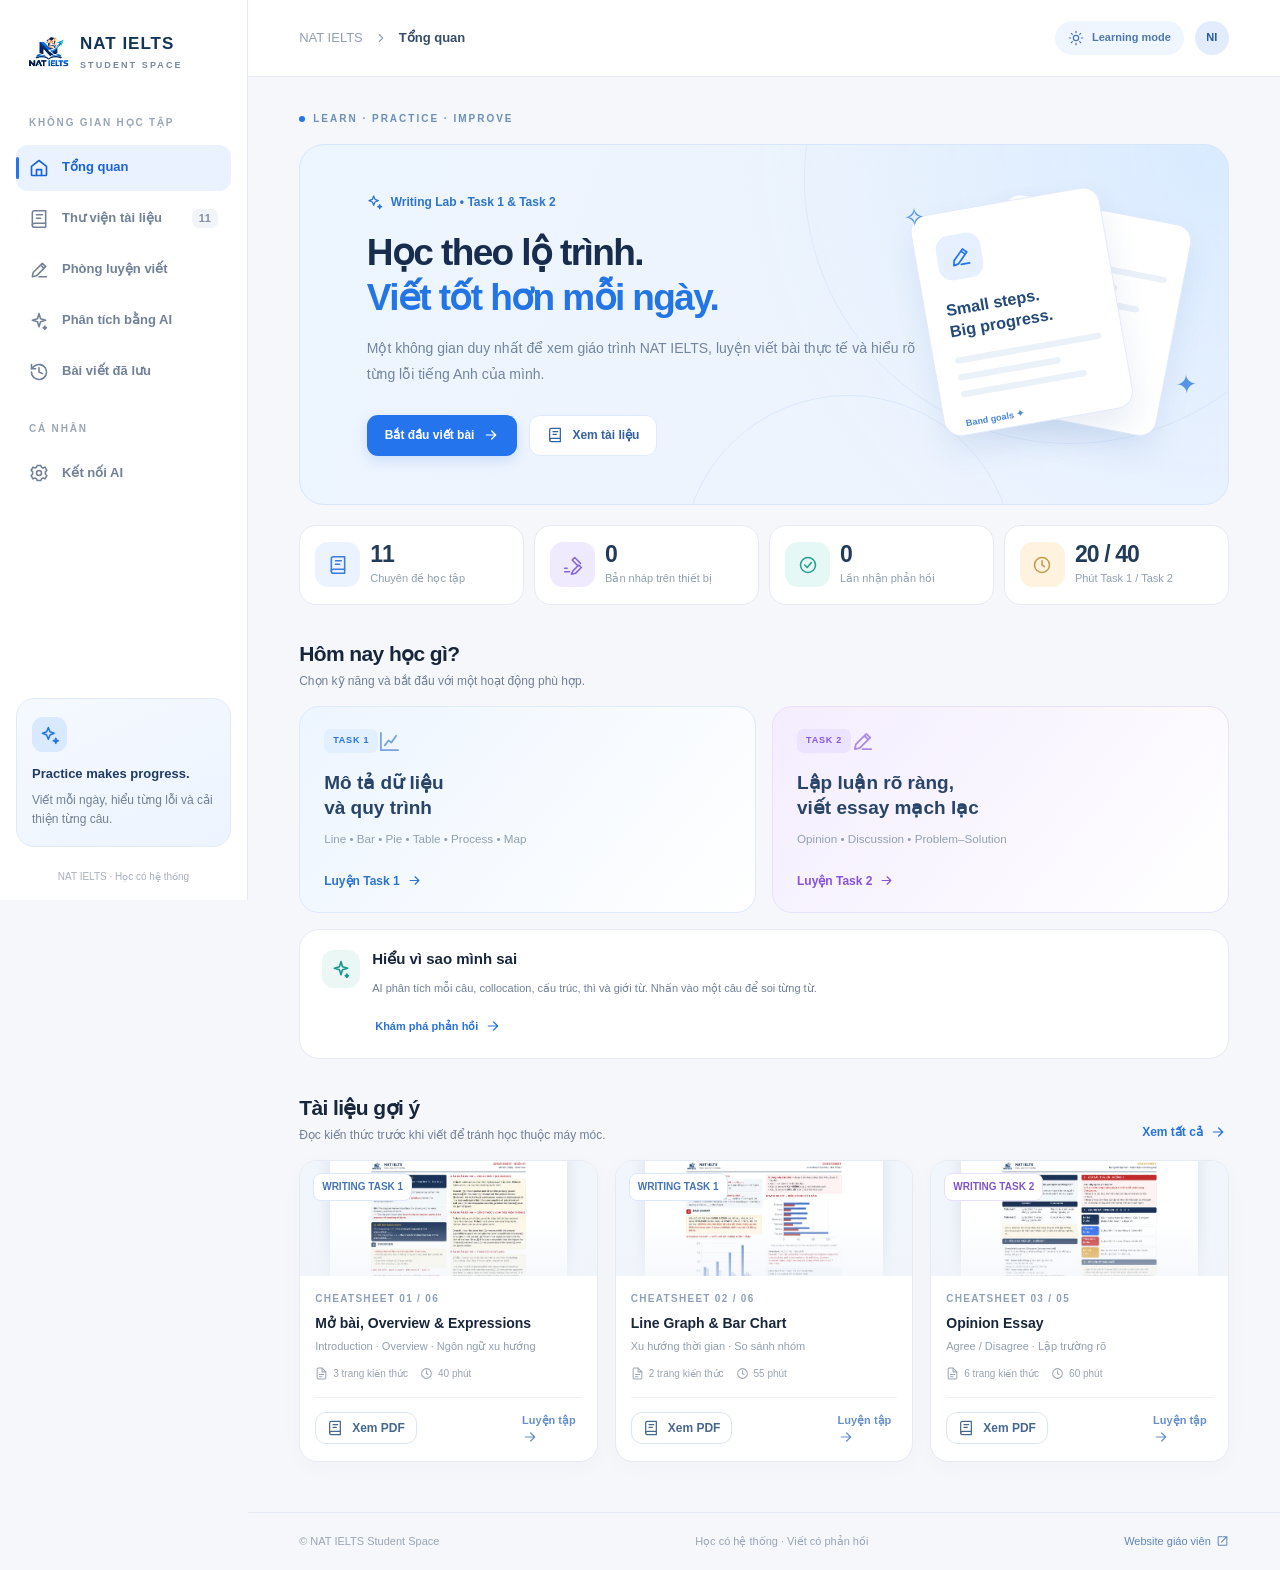
==== commit b95168f2: "fix: connect Gemini through RouteAPI" ====
--- a/student/index.html
+++ b/student/index.html
@@ -9,6 +9,8 @@
   <link rel="icon" href="assets/logo.png" type="image/png">
   <link rel="stylesheet" href="styles.css">
   <script defer src="data.js"></script>
+  <script defer src="config.js"></script>
+  <script defer src="direct-gemini.js"></script>
   <script defer src="app.js"></script>
 </head>
 <body>
@@ -66,7 +68,7 @@
     </nav>
     <div class="sidebar-label" style="margin-top:26px">CÁ NHÂN</div>
     <nav class="main-nav" aria-label="Cài đặt">
-      <button class="nav-link" data-go="settings"><svg class="icon"><use href="#i-settings"/></svg> Cài đặt AI</button>
+      <button class="nav-link" data-go="settings"><svg class="icon"><use href="#i-settings"/></svg> Kết nối AI</button>
     </nav>
     <div class="side-spacer"></div>
     <div class="side-tip"><span class="tip-icon"><svg class="icon"><use href="#i-stars"/></svg></span><strong>Practice makes progress.</strong><p>Viết mỗi ngày, hiểu từng lỗi và cải thiện từng câu.</p></div>
@@ -105,9 +107,21 @@
       </section>
       <section class="view" id="view-results" aria-labelledby="resultsTitle"><div class="page-heading compact"><div><div class="eyebrow">WRITING FEEDBACK</div><h1 id="resultsTitle">Phân tích bài viết</h1><p>Điểm ước lượng, giải thích theo từng câu và chế độ soi từng từ.</p></div><button class="btn outline" data-go="practice"><svg class="icon small"><use href="#i-arrowleft"/></svg> Quay lại bài viết</button></div><div id="resultsContent"></div></section>
       <section class="view" id="view-history" aria-labelledby="historyTitle"><div class="page-heading compact"><div><div class="eyebrow">MY WORK</div><h1 id="historyTitle">Bài viết đã lưu</h1><p>Lịch sử và điểm ước lượng lưu trên trình duyệt của thiết bị này.</p></div><span class="badge-round"><svg class="icon"><use href="#i-history"/></svg></span></div><div id="historyList"></div></section>
-      <section class="view" id="view-settings" aria-labelledby="settingsTitle"><div class="page-heading compact"><div><div class="eyebrow">AI CONNECTION</div><h1 id="settingsTitle">Cài đặt chấm bài AI</h1><p>Kết nối website tĩnh với Cloudflare Worker để chấm thực tế. Không nhúng OpenAI API key vào HTML.</p></div><span class="badge-round"><svg class="icon"><use href="#i-settings"/></svg></span></div><div class="settings-layout"><div class="settings-card"><div class="panel-title"><span class="aside-icon teal"><svg class="icon"><use href="#i-shield"/></svg></span><div><h3>Kết nối máy chấm</h3><small>Giáo viên cấu hình một lần, học sinh nhập mã lớp</small></div></div><label class="form-label" for="apiEndpoint">Worker endpoint URL</label><input class="text-input" id="apiEndpoint" type="url" placeholder="https://nat-ielts-grader.ten-ban.workers.dev" autocomplete="url"><p class="form-hint">Lấy từ Cloudflare sau khi triển khai file <code>worker/worker.js</code>.</p><label class="form-label" for="classCode">Mã truy cập lớp (không phải API key)</label><input class="text-input" id="classCode" type="password" placeholder="Nhập mã do giáo viên cấp" autocomplete="off"><p class="form-hint">Mã chỉ được giữ trong phiên duyệt web. API key lưu trong Cloudflare Worker Secret.</p><div class="settings-actions"><button class="btn primary" id="saveSettings"><svg class="icon small"><use href="#i-check"/></svg> Lưu kết nối</button><button class="btn outline" id="testConnection"><svg class="icon small"><use href="#i-refresh"/></svg> Kiểm tra Worker</button></div><div id="connectionFeedback" class="connection-feedback" role="status"></div></div><div class="settings-card tip-settings"><span class="aside-icon blue"><svg class="icon"><use href="#i-info"/></svg></span><h3>AI không đồng nghĩa với giám khảo chính thức</h3><p>Điểm Band chỉ là đánh giá tham khảo theo bốn tiêu chí. AI có thể bỏ sót hoặc diễn giải sai lỗi; hãy đối chiếu với giáo viên khi có nhận xét gây tranh cãi.</p><hr><h3>Chế độ học thử không cần API</h3><p>Nhấn <strong>“Xem bài chấm minh họa”</strong> trong trang Phân tích để khám phá giao diện. Đây là dữ liệu mô phỏng, không phải chấm bài bạn viết.</p><hr><p class="mini-note">Tài liệu và giao diện web hoạt động offline. Riêng tính năng chấm AI thật cần Internet và dịch vụ AI có thể phát sinh chi phí.</p></div></div></section>
+      <section class="view" id="view-settings" aria-labelledby="settingsTitle">
+        <div class="page-heading compact"><div><div class="eyebrow">GEMINI AI · NAT IELTS</div><h1 id="settingsTitle">Kết nối chấm bài tự động</h1><p>Học sinh không cần đăng nhập AI, không phải nhập API key hoặc mã lớp.</p></div><span class="badge-round"><svg class="icon"><use href="#i-sparkle"/></svg></span></div>
+        <div class="settings-layout">
+          <div class="settings-card">
+            <div class="panel-title"><span class="aside-icon teal"><svg class="icon"><use href="#i-shield"/></svg></span><div><h3>Gemini được tích hợp sẵn</h3><small>Đã cài sẵn ở phía mã nguồn website</small></div></div>
+            <p id="aiModeText" class="form-hint">Website gọi Gemini trực tiếp từ trình duyệt, không dùng Vercel hoặc Worker.</p>
+            <div class="ai-managed"><span class="ai-managed-mark"><svg class="icon"><use href="#i-check-circle"/></svg></span><div><strong>Model <span id="aiModelText">gemini-3-flash-preview</span></strong><small>Chấm bài · Phân tích từng câu · Soi từng từ · Viết bài mẫu</small></div></div>
+            <div class="settings-actions"><button class="btn primary" id="testConnection"><svg class="icon small"><use href="#i-refresh"/></svg> Kiểm tra kết nối AI</button><button class="btn outline" data-go="practice"><svg class="icon small"><use href="#i-edit"/></svg> Vào phòng luyện viết</button></div>
+            <div id="connectionFeedback" class="connection-feedback" role="status"></div>
+          </div>
+          <div class="settings-card tip-settings"><span class="aside-icon blue"><svg class="icon"><use href="#i-info"/></svg></span><h3>Kết quả AI là nhận xét học tập</h3><p>Band chỉ là ước lượng dựa trên bài viết và tiêu chí IELTS, không thay thế điểm thi thật hay phản hồi của giáo viên.</p><hr><h3>Quyền riêng tư</h3><p>Bài nháp lưu trên chính thiết bị. Khi nhấn chấm hoặc tạo bài mẫu, đề bài, bài viết và biểu đồ liên quan được gửi trực tiếp từ trình duyệt đến nhà cung cấp AI. API key trong trang công khai có thể bị xem và sử dụng bởi người khác.</p><hr><h3>Thử trước khi dùng AI</h3><p>Vào mục Phân tích bài viết để xem kết quả minh họa. Bản này được gắn nhãn mô phỏng, không phải AI chấm thật.</p></div>
+        </div>
+      </section>
     </main>
-    <footer class="site-footer"><span>© NAT IELTS Student Space</span><span>Học có hệ thống · Viết có phản hồi</span><a href="../index.html" target="_blank" rel="noopener">Website giáo viên <svg class="icon small"><use href="#i-external"/></svg></a></footer>
+    <footer class="site-footer"><span>© NAT IELTS Student Space</span><span>Học có hệ thống · Viết có phản hồi</span><a href="https://jafirst-win.github.io/NAT_IELTS_Writing_Studio/" target="_blank" rel="noopener">Website giáo viên <svg class="icon small"><use href="#i-external"/></svg></a></footer>
   </div>
 </div>
 <div class="drawer-backdrop" id="navBackdrop"></div>
--- a/student/styles.css
+++ b/student/styles.css
@@ -13,3 +13,9 @@
 @media(max-width:1050px){.app-shell{grid-template-columns:215px minmax(0,1fr)}.sidebar{padding-left:10px;padding-right:10px}.brand{margin-bottom:23px}.doc-grid{grid-template-columns:repeat(2,minmax(0,1fr))}.practice-layout{grid-template-columns:minmax(0,1fr)}.practice-side{display:grid;grid-template-columns:repeat(2,minmax(0,1fr));gap:13px}.aside-panel{margin-bottom:0}.aside-privacy{grid-column:span 2}.hero-art{right:8px;opacity:.65}.hero-content{max-width:550px}.review-layout{grid-template-columns:minmax(0,1fr)}.settings-layout{grid-template-columns:1fr}.rubric-grid{grid-template-columns:repeat(2,1fr)}}
 @media(max-width:780px){.app-shell{display:block}.mobile-only{display:grid!important}.sidebar{position:fixed;left:0;top:0;bottom:0;width:250px;transform:translateX(-100%);transition:transform .24s;box-shadow:15px 0 50px rgba(15,35,59,.12)}.sidebar.open{transform:translateX(0)}.drawer-backdrop.open{display:block;position:fixed;inset:0;background:rgba(22,37,59,.4);z-index:25}.topbar{height:64px;padding:0 19px}.breadcrumb{font-size:12px}.page-content{padding:22px 18px 35px}.hero{padding:31px 24px;min-height:306px}.hero h1{font-size:30px}.hero p{font-size:12px;max-width:420px}.hero-art{right:-67px;top:48px;opacity:.24;transform:scale(.78)}.stats-grid{grid-template-columns:repeat(2,minmax(0,1fr));gap:10px}.stat-card{padding:15px 14px}.home-path-grid{grid-template-columns:1fr}.guidance-card{grid-column:auto;display:block}.guidance-icon{margin-bottom:13px}.doc-grid{grid-template-columns:repeat(2,minmax(0,1fr));gap:11px}.toolbar{flex-direction:column;align-items:stretch}.segment{align-self:start}.search-box{min-width:0}.page-heading h1{font-size:25px}.page-heading p{font-size:12px}.paper-card{padding:18px}.practice-side{grid-template-columns:1fr}.aside-privacy{grid-column:auto}.site-footer{padding:18px;justify-content:center}.site-footer span:nth-child(2){display:none}}
 @media(max-width:540px){.hero-art{display:none}.hero{min-height:unset;padding:28px 22px}.hero h1{font-size:28px}.hero p{line-height:1.7}.hero-actions{gap:8px}.stats-grid{grid-template-columns:repeat(2,minmax(0,1fr))}.stat-card{gap:8px}.stat-icon{width:35px;height:35px;flex-basis:35px}.stat-icon .icon{width:17px;height:17px}.stat-card strong{font-size:19px}.stat-card span:last-child{font-size:9px}.doc-grid{grid-template-columns:1fr}.doc-preview{height:130px}.doc-preview img{transform:translateY(90px)}.doc-card h3{font-size:16px}.home-doc-grid{grid-template-columns:1fr}.paper-top{flex-wrap:wrap}.editor-bottom{align-items:stretch;flex-direction:column}.action-buttons{display:grid;grid-template-columns:repeat(2,1fr)}.action-buttons .primary{grid-column:span 2}.segment.mini button{font-size:10px}.page-heading .badge-round,.heading-mark{display:none}.rubric-grid{grid-template-columns:repeat(2,minmax(0,1fr));gap:9px}.rubric-card{padding:14px 12px}.result-intro{flex-direction:column;align-items:flex-start}.band-orb{height:96px;width:96px;flex-basis:96px}.modal-head{flex-direction:column;align-items:stretch}.modal-actions{justify-content:space-between}.doc-modal{width:99vw;height:97vh}.pdf-modal-body{height:calc(100% - 168px)}.modal-footer{height:45px}.history-card{align-items:flex-start;flex-direction:column}.history-tools{width:100%}.history-tools button{flex:1}.topbar-end .chip{display:none}.token-table{min-width:540px}}
+
+/* Managed Gemini integration - students never enter a secret */
+.ai-managed{margin:22px 0;display:flex;gap:14px;align-items:center;background:#f0f7ff;border:1px solid #c9defa;padding:18px 20px;border-radius:15px}
+.ai-managed-mark{color:#1f78cf;display:flex;align-items:center}
+.ai-managed strong{color:#142e53;display:block;font-size:15px}
+.ai-managed small{color:#4c647f;display:block;font-size:12px;margin-top:5px}
